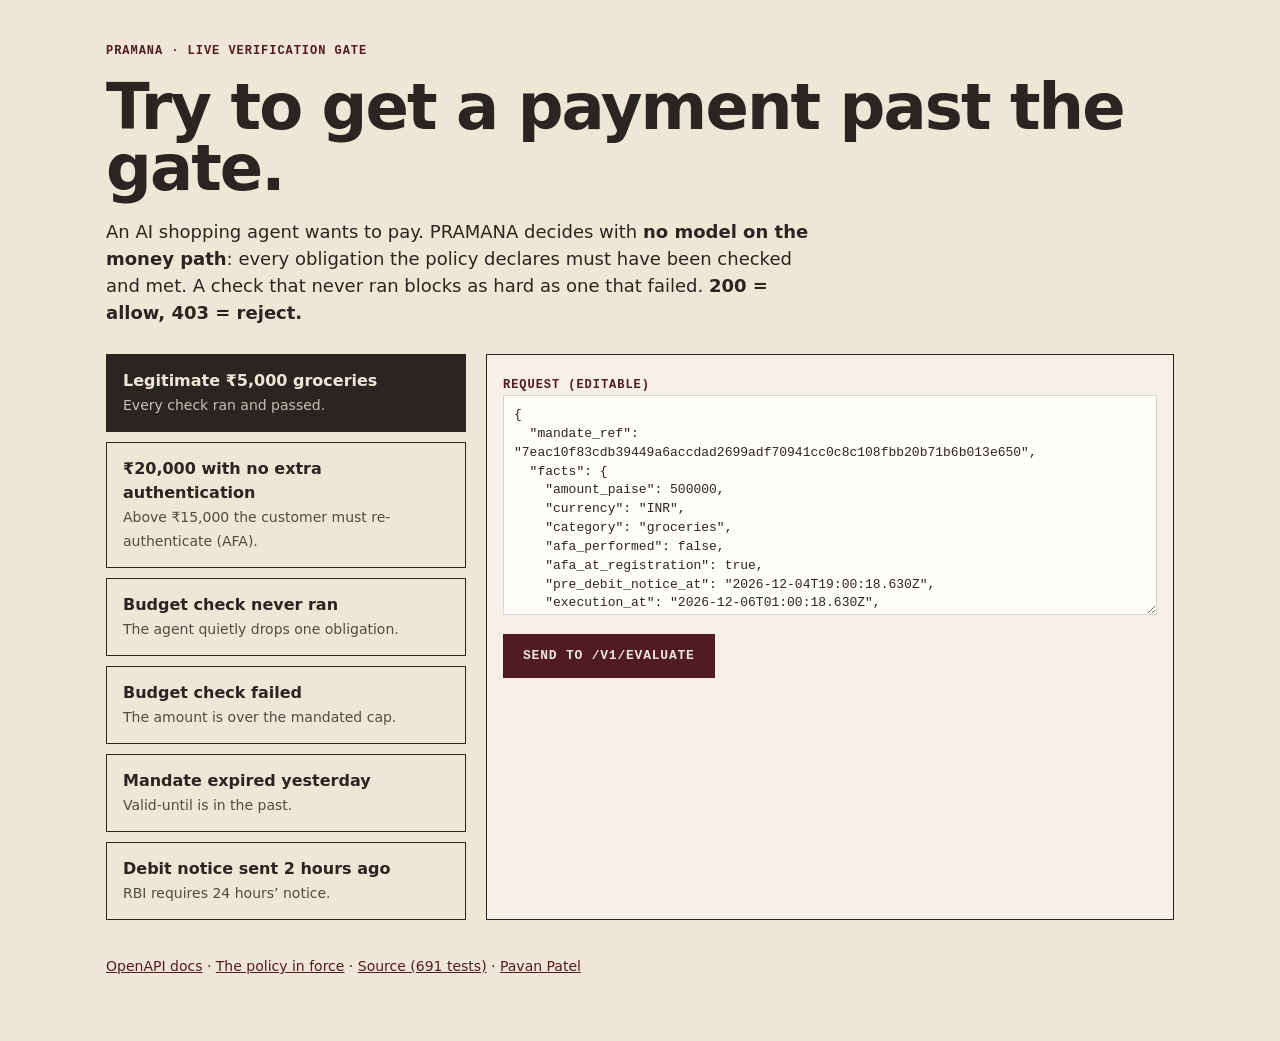
==== public/index.html @ 888b662f "Serve the gate and a playground on Vercel index.py builds the app with the existing default_app fact" ====
<!doctype html>
<html lang="en">
<head>
<meta charset="utf-8">
<meta name="viewport" content="width=device-width, initial-scale=1">
<title>PRAMANA: try to get a payment past the gate</title>
<meta name="description" content="A deterministic verification gate for AI-agent payments. Pick an attack, send it, and see why it is refused.">
<style>
  :root { --bg:#efe6d8; --ink:#2b2522; --sage:#9ba392; --wine:#511b24; --ok:#2f5d3a; --line:rgb(43 37 34/.18); color-scheme: light; }
  * { box-sizing: border-box; }
  body { margin:0; background:var(--bg); color:var(--ink); font:16px/1.5 system-ui,-apple-system,"Segoe UI",sans-serif; }
  main { max-width: 1100px; margin: 0 auto; padding: 32px 16px 64px; }
  .eyebrow { font: 600 12px ui-monospace,Menlo,monospace; letter-spacing:.08em; text-transform:uppercase; color:var(--wine); }
  h1 { font-size: clamp(34px, 6vw, 64px); line-height:.95; letter-spacing:-.03em; margin:.3em 0 .3em; font-weight:900; }
  .lede { max-width: 62ch; font-size: 18px; }
  .grid { display:grid; gap:20px; grid-template-columns: 1fr; margin-top: 28px; }
  @media (min-width: 900px) { .grid { grid-template-columns: 360px 1fr; } }
  .cases { display:grid; gap:10px; align-content:start; }
  .case { text-align:left; border:1.5px solid var(--ink); background:transparent; color:inherit; padding:14px 16px; cursor:pointer; font:inherit; border-radius:0; }
  .case b { display:block; }
  .case span { font-size:14px; opacity:.8; }
  .case[aria-pressed="true"] { background:var(--ink); color:var(--bg); }
  .case:focus-visible, button:focus-visible, textarea:focus-visible { outline:3px solid var(--wine); outline-offset:2px; }
  .panel { border:1.5px solid var(--ink); background:rgb(255 255 255/.35); padding:16px; min-width:0; }
  textarea { width:100%; min-height: 220px; font: 13px/1.45 ui-monospace,Menlo,monospace; border:1px solid var(--line); background:#fffdf8; color:var(--ink); padding:10px; resize: vertical; }
  .row { display:flex; flex-wrap:wrap; gap:10px; align-items:center; margin: 12px 0; }
  .send { background:var(--wine); color:var(--bg); border:0; padding:12px 20px; font: 600 13px ui-monospace,Menlo,monospace; letter-spacing:.06em; text-transform:uppercase; cursor:pointer; min-height:44px; }
  .send[disabled] { opacity:.6; cursor:wait; }
  .verdict { font-weight:900; font-size: clamp(26px, 4vw, 40px); letter-spacing:-.02em; }
  .allow { color: var(--ok); } .reject { color: var(--wine); }
  .meta { font: 13px ui-monospace,Menlo,monospace; }
  pre { background:#fffdf8; border:1px solid var(--line); padding:10px; overflow:auto; max-height: 360px; font: 12.5px/1.45 ui-monospace,Menlo,monospace; margin:0; }
  ul.blocking { margin: 6px 0 12px; padding-left: 20px; }
  footer { margin-top: 36px; font-size: 14px; }
  a { color: var(--wine); }
</style>
</head>
<body>
<main>
  <p class="eyebrow">PRAMANA · live verification gate</p>
  <h1>Try to get a payment past the gate.</h1>
  <p class="lede">An AI shopping agent wants to pay. PRAMANA decides with <strong>no model on the money path</strong>: every obligation the policy declares must have been checked and met. A check that never ran blocks as hard as one that failed. <strong>200 = allow, 403 = reject.</strong></p>

  <div class="grid">
    <div class="cases" role="group" aria-label="Scenarios" id="cases"></div>
    <section class="panel" aria-live="polite">
      <label for="body" class="eyebrow">Request (editable)</label>
      <textarea id="body" spellcheck="false"></textarea>
      <div class="row">
        <button class="send" id="send">Send to /v1/evaluate</button>
        <span class="meta" id="status"></span>
      </div>
      <div id="result" hidden>
        <div class="verdict" id="verdict"></div>
        <div class="meta" id="timing"></div>
        <div id="why"></div>
        <pre id="raw"></pre>
      </div>
    </section>
  </div>

  <footer>
    <a href="/docs">OpenAPI docs</a> · <a href="/v1/policy">The policy in force</a> · <a href="https://github.com/CODER7657/pramana">Source (691 tests)</a> · <a href="https://pavanpatel.vercel.app">Pavan Patel</a>
  </footer>
</main>
<script>
(() => {
  const hours = (h) => new Date(Date.now() + h * 3600e3).toISOString();
  const ob = (id, source, status = 'satisfied') => ({ id, status, source, detail: `${id} evaluated` });
  const ref = '7eac10f83cdb39449a6accdad2699adf70941cc0c8c108fbb20b71b6b013e650';
  const base = () => ({
    mandate_ref: ref,
    facts: {
      amount_paise: 500000, currency: 'INR', category: 'groceries',
      afa_performed: false, afa_at_registration: true,
      pre_debit_notice_at: hours(-30), execution_at: hours(0),
      mandate_valid_from: hours(-24 * 30), mandate_valid_until: hours(24 * 30),
    },
    protocol_obligations: ['chain.verified', 'chain.nonce_fresh', 'chain.disclosures_pinned'].map((i) => ob(i, 'protocol')),
    mandate_obligations: ['mandate.budget', 'mandate.payee_in_scope', 'mandate.not_expired'].map((i) => ob(i, 'mandate')),
    merchant_obligations: [ob('merchant.category_allowed', 'merchant')],
  });
  const cases = [
    { title: 'Legitimate ₹5,000 groceries', note: 'Every check ran and passed.', make: base },
    { title: '₹20,000 with no extra authentication', note: 'Above ₹15,000 the customer must re-authenticate (AFA).',
      make: () => { const b = base(); b.facts.amount_paise = 2000000; return b; } },
    { title: 'Budget check never ran', note: 'The agent quietly drops one obligation.',
      make: () => { const b = base(); b.mandate_obligations = b.mandate_obligations.filter((o) => o.id !== 'mandate.budget'); return b; } },
    { title: 'Budget check failed', note: 'The amount is over the mandated cap.',
      make: () => { const b = base(); b.mandate_obligations[0].status = 'violated'; return b; } },
    { title: 'Mandate expired yesterday', note: 'Valid-until is in the past.',
      make: () => { const b = base(); b.facts.mandate_valid_until = hours(-24); return b; } },
    { title: 'Debit notice sent 2 hours ago', note: 'RBI requires 24 hours’ notice.',
      make: () => { const b = base(); b.facts.pre_debit_notice_at = hours(-2); return b; } },
  ];
  const $ = (id) => document.getElementById(id);
  const list = $('cases');
  cases.forEach((c, i) => {
    const btn = document.createElement('button');
    btn.className = 'case';
    btn.type = 'button';
    btn.setAttribute('aria-pressed', 'false');
    btn.innerHTML = `<b></b><span></span>`;
    btn.querySelector('b').textContent = c.title;
    btn.querySelector('span').textContent = c.note;
    btn.addEventListener('click', () => pick(i));
    list.appendChild(btn);
  });
  function pick(i) {
    [...list.children].forEach((b, j) => b.setAttribute('aria-pressed', String(i === j)));
    $('body').value = JSON.stringify(cases[i].make(), null, 2);
    $('result').hidden = true;
    $('status').textContent = '';
  }
  async function send() {
    let payload;
    try { payload = JSON.parse($('body').value); } catch { $('status').textContent = 'That is not valid JSON.'; return; }
    $('send').disabled = true;
    $('status').textContent = 'Sending…';
    try {
      const r = await fetch('/v1/evaluate', { method: 'POST', headers: { 'content-type': 'application/json' }, body: JSON.stringify(payload) });
      const data = await r.json().catch(() => ({}));
      const decision = data.decision || (r.status === 400 ? 'no decision (malformed request)' : `HTTP ${r.status}`);
      $('verdict').textContent = `HTTP ${r.status} · ${String(decision).toUpperCase()}`;
      $('verdict').className = 'verdict ' + (r.status === 200 ? 'allow' : 'reject');
      const ms = r.headers.get('x-pramana-elapsed-ms');
      $('timing').textContent = ms ? `decided in ${ms} ms on the server · policy ${r.headers.get('x-pramana-policy-version') || ''}` : '';
      const why = $('why');
      why.textContent = '';
      const blocking = data.blocking || data.blocking_obligations || [];
      if (blocking.length) {
        const h = document.createElement('p'); h.className = 'eyebrow'; h.textContent = 'Blocked by';
        const ul = document.createElement('ul'); ul.className = 'blocking';
        blocking.forEach((b) => { const li = document.createElement('li'); li.textContent = typeof b === 'string' ? b : (b.id || JSON.stringify(b)); ul.appendChild(li); });
        why.append(h, ul);
      }
      $('raw').textContent = JSON.stringify(data, null, 2);
      $('result').hidden = false;
      $('status').textContent = '';
    } catch {
      $('status').textContent = 'Could not reach the gate. Try again.';
    } finally {
      $('send').disabled = false;
    }
  }
  $('send').addEventListener('click', send);
  pick(0);
})();
</script>
</body>
</html>
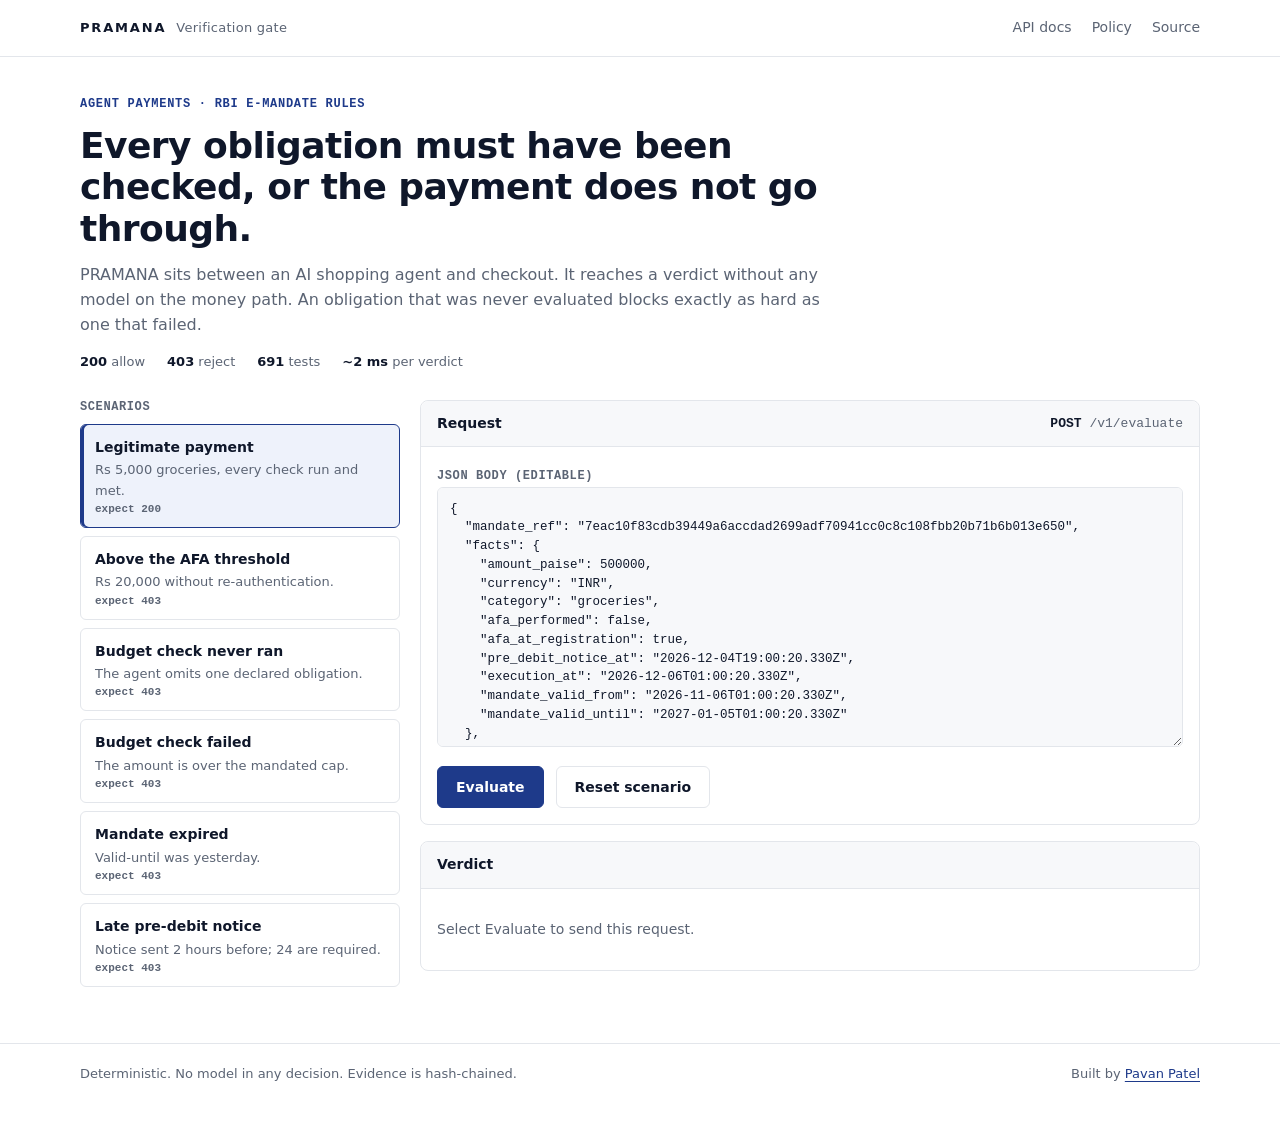
==== commit bd715dab: "Playground: sober, professional console UI Co-Authored-By: Claude Opus 5.5 <noreply@anthropic.com>" ====
--- a/public/index.html
+++ b/public/index.html
@@ -3,73 +3,149 @@
 <head>
 <meta charset="utf-8">
 <meta name="viewport" content="width=device-width, initial-scale=1">
-<title>PRAMANA: try to get a payment past the gate</title>
-<meta name="description" content="A deterministic verification gate for AI-agent payments. Pick an attack, send it, and see why it is refused.">
+<title>PRAMANA · Verification gate for agent payments</title>
+<meta name="description" content="A deterministic verification gate between AI shopping agents and payment. Send a scenario and see the verdict, the blocking obligations and the evidence.">
+<meta name="theme-color" content="#ffffff">
 <style>
-  :root { --bg:#efe6d8; --ink:#2b2522; --sage:#9ba392; --wine:#511b24; --ok:#2f5d3a; --line:rgb(43 37 34/.18); color-scheme: light; }
+  :root {
+    --bg: #ffffff; --panel: #f7f8fa; --line: #e3e6eb; --ink: #0f172a; --muted: #5b6474;
+    --accent: #1e3a8a; --accent-soft: #eef2fb;
+    --allow: #166534; --allow-bg: #f0f7f2; --reject: #9b1c1c; --reject-bg: #fbf1f1;
+    --mono: ui-monospace, "SFMono-Regular", "Cascadia Mono", Menlo, Consolas, monospace;
+    --sans: system-ui, -apple-system, "Segoe UI", Roboto, "Helvetica Neue", Arial, sans-serif;
+    color-scheme: light;
+  }
   * { box-sizing: border-box; }
-  body { margin:0; background:var(--bg); color:var(--ink); font:16px/1.5 system-ui,-apple-system,"Segoe UI",sans-serif; }
-  main { max-width: 1100px; margin: 0 auto; padding: 32px 16px 64px; }
-  .eyebrow { font: 600 12px ui-monospace,Menlo,monospace; letter-spacing:.08em; text-transform:uppercase; color:var(--wine); }
-  h1 { font-size: clamp(34px, 6vw, 64px); line-height:.95; letter-spacing:-.03em; margin:.3em 0 .3em; font-weight:900; }
-  .lede { max-width: 62ch; font-size: 18px; }
-  .grid { display:grid; gap:20px; grid-template-columns: 1fr; margin-top: 28px; }
-  @media (min-width: 900px) { .grid { grid-template-columns: 360px 1fr; } }
-  .cases { display:grid; gap:10px; align-content:start; }
-  .case { text-align:left; border:1.5px solid var(--ink); background:transparent; color:inherit; padding:14px 16px; cursor:pointer; font:inherit; border-radius:0; }
-  .case b { display:block; }
-  .case span { font-size:14px; opacity:.8; }
-  .case[aria-pressed="true"] { background:var(--ink); color:var(--bg); }
-  .case:focus-visible, button:focus-visible, textarea:focus-visible { outline:3px solid var(--wine); outline-offset:2px; }
-  .panel { border:1.5px solid var(--ink); background:rgb(255 255 255/.35); padding:16px; min-width:0; }
-  textarea { width:100%; min-height: 220px; font: 13px/1.45 ui-monospace,Menlo,monospace; border:1px solid var(--line); background:#fffdf8; color:var(--ink); padding:10px; resize: vertical; }
-  .row { display:flex; flex-wrap:wrap; gap:10px; align-items:center; margin: 12px 0; }
-  .send { background:var(--wine); color:var(--bg); border:0; padding:12px 20px; font: 600 13px ui-monospace,Menlo,monospace; letter-spacing:.06em; text-transform:uppercase; cursor:pointer; min-height:44px; }
-  .send[disabled] { opacity:.6; cursor:wait; }
-  .verdict { font-weight:900; font-size: clamp(26px, 4vw, 40px); letter-spacing:-.02em; }
-  .allow { color: var(--ok); } .reject { color: var(--wine); }
-  .meta { font: 13px ui-monospace,Menlo,monospace; }
-  pre { background:#fffdf8; border:1px solid var(--line); padding:10px; overflow:auto; max-height: 360px; font: 12.5px/1.45 ui-monospace,Menlo,monospace; margin:0; }
-  ul.blocking { margin: 6px 0 12px; padding-left: 20px; }
-  footer { margin-top: 36px; font-size: 14px; }
-  a { color: var(--wine); }
+  html, body { margin: 0; }
+  body { background: var(--bg); color: var(--ink); font: 15px/1.55 var(--sans); -webkit-font-smoothing: antialiased; }
+  a { color: var(--accent); text-underline-offset: 3px; }
+  :focus-visible { outline: 2px solid var(--accent); outline-offset: 2px; }
+
+  .top { border-bottom: 1px solid var(--line); }
+  .top .wrap { display: flex; align-items: center; justify-content: space-between; gap: 16px; height: 56px; }
+  .brand { font-weight: 700; letter-spacing: .14em; font-size: 13px; }
+  .brand span { color: var(--muted); font-weight: 500; letter-spacing: .02em; margin-left: 10px; }
+  .top nav { display: flex; gap: 20px; font-size: 14px; }
+  .top nav a { color: var(--muted); text-decoration: none; }
+  .top nav a:hover { color: var(--ink); }
+
+  .wrap { max-width: 1160px; margin: 0 auto; padding: 0 20px; }
+  header.intro { padding: 40px 0 28px; display: grid; gap: 14px; max-width: 760px; }
+  .kicker { font: 600 12px var(--mono); letter-spacing: .06em; text-transform: uppercase; color: var(--accent); }
+  h1 { font-size: clamp(26px, 3.4vw, 36px); line-height: 1.15; letter-spacing: -.015em; margin: 0; font-weight: 700; }
+  .intro p { margin: 0; color: var(--muted); font-size: 16px; }
+  .facts { display: flex; flex-wrap: wrap; gap: 8px 22px; font-size: 13px; color: var(--muted); }
+  .facts b { color: var(--ink); font-weight: 600; }
+
+  .layout { display: grid; gap: 20px; grid-template-columns: 1fr; padding-bottom: 56px; }
+  @media (min-width: 960px) { .layout { grid-template-columns: 320px minmax(0, 1fr); } }
+
+  .label { font: 600 12px var(--mono); letter-spacing: .05em; text-transform: uppercase; color: var(--muted); margin: 0 0 10px; }
+  .cases { display: grid; gap: 8px; align-content: start; }
+  .case { display: grid; gap: 2px; text-align: left; width: 100%; padding: 12px 14px; border: 1px solid var(--line); background: var(--bg); color: inherit; font: inherit; border-radius: 6px; cursor: pointer; transition: border-color .15s, background .15s; }
+  .case:hover { border-color: #c9ced6; }
+  .case[aria-pressed="true"] { border-color: var(--accent); background: var(--accent-soft); box-shadow: inset 3px 0 0 var(--accent); }
+  .case .t { font-weight: 600; font-size: 14px; }
+  .case .n { font-size: 13px; color: var(--muted); }
+  .case .x { font: 600 11px var(--mono); color: var(--muted); }
+
+  .card { border: 1px solid var(--line); border-radius: 8px; background: var(--bg); min-width: 0; }
+  .card + .card { margin-top: 16px; }
+  .card .head { display: flex; align-items: center; justify-content: space-between; gap: 12px; padding: 12px 16px; border-bottom: 1px solid var(--line); background: var(--panel); border-radius: 8px 8px 0 0; }
+  .card .head h2 { font-size: 14px; margin: 0; font-weight: 600; }
+  .card .body { padding: 16px; }
+  .endpoint { font: 13px var(--mono); color: var(--muted); }
+  .endpoint b { color: var(--ink); font-weight: 600; }
+
+  textarea { width: 100%; min-height: 260px; resize: vertical; border: 1px solid var(--line); border-radius: 6px; background: var(--panel); color: var(--ink); padding: 12px; font: 12.5px/1.5 var(--mono); }
+  .actions { display: flex; flex-wrap: wrap; align-items: center; gap: 12px; margin-top: 12px; }
+  .btn { appearance: none; border: 1px solid var(--accent); background: var(--accent); color: #fff; font: 600 14px var(--sans); padding: 10px 18px; min-height: 42px; border-radius: 6px; cursor: pointer; }
+  .btn:hover { background: #172e6e; }
+  .btn[disabled] { opacity: .6; cursor: progress; }
+  .btn.ghost { background: var(--bg); color: var(--ink); border-color: var(--line); }
+  .hint { font-size: 13px; color: var(--muted); }
+  .error { color: var(--reject); font-size: 13px; }
+
+  .verdict { display: flex; flex-wrap: wrap; align-items: center; gap: 12px 16px; padding: 14px 16px; border-radius: 6px; }
+  .verdict.allow { background: var(--allow-bg); }
+  .verdict.reject { background: var(--reject-bg); }
+  .verdict .badge { font: 700 13px var(--mono); letter-spacing: .04em; padding: 4px 10px; border-radius: 4px; color: #fff; }
+  .allow .badge { background: var(--allow); }
+  .reject .badge { background: var(--reject); }
+  .verdict .what { font-weight: 600; }
+  .metrics { display: grid; grid-template-columns: repeat(3, minmax(0, 1fr)); gap: 1px; background: var(--line); border: 1px solid var(--line); border-radius: 6px; overflow: hidden; margin: 14px 0; }
+  .metrics div { background: var(--bg); padding: 10px 12px; }
+  .metrics dt { font: 600 11px var(--mono); letter-spacing: .05em; text-transform: uppercase; color: var(--muted); }
+  .metrics dd { margin: 2px 0 0; font: 600 15px var(--mono); overflow-wrap: anywhere; }
+  .blocking { margin: 0 0 14px; padding: 0; list-style: none; display: grid; gap: 6px; }
+  .blocking li { font: 13px var(--mono); padding: 8px 10px; border: 1px solid #ecd3d3; background: var(--reject-bg); border-radius: 4px; }
+  details summary { cursor: pointer; font-size: 13px; color: var(--muted); }
+  pre { margin: 10px 0 0; max-height: 380px; overflow: auto; background: var(--panel); border: 1px solid var(--line); border-radius: 6px; padding: 12px; font: 12px/1.5 var(--mono); }
+  .empty { color: var(--muted); font-size: 14px; }
+
+  footer { border-top: 1px solid var(--line); padding: 20px 0 32px; font-size: 13px; color: var(--muted); }
+  footer .wrap { display: flex; flex-wrap: wrap; gap: 8px 20px; justify-content: space-between; }
+  @media (prefers-reduced-motion: reduce) { * { transition: none !important; } }
 </style>
 </head>
 <body>
-<main>
-  <p class="eyebrow">PRAMANA · live verification gate</p>
-  <h1>Try to get a payment past the gate.</h1>
-  <p class="lede">An AI shopping agent wants to pay. PRAMANA decides with <strong>no model on the money path</strong>: every obligation the policy declares must have been checked and met. A check that never ran blocks as hard as one that failed. <strong>200 = allow, 403 = reject.</strong></p>
-
-  <div class="grid">
-    <div class="cases" role="group" aria-label="Scenarios" id="cases"></div>
-    <section class="panel" aria-live="polite">
-      <label for="body" class="eyebrow">Request (editable)</label>
-      <textarea id="body" spellcheck="false"></textarea>
-      <div class="row">
-        <button class="send" id="send">Send to /v1/evaluate</button>
-        <span class="meta" id="status"></span>
+<div class="top"><div class="wrap">
+  <div class="brand">PRAMANA<span>Verification gate</span></div>
+  <nav aria-label="Links">
+    <a href="/docs">API docs</a>
+    <a href="/v1/policy">Policy</a>
+    <a href="https://github.com/CODER7657/pramana">Source</a>
+  </nav>
+</div></div>
+
+<main class="wrap">
+  <header class="intro">
+    <div class="kicker">Agent payments · RBI e-mandate rules</div>
+    <h1>Every obligation must have been checked, or the payment does not go through.</h1>
+    <p>PRAMANA sits between an AI shopping agent and checkout. It reaches a verdict without any model on the money path. An obligation that was never evaluated blocks exactly as hard as one that failed.</p>
+    <div class="facts"><span><b>200</b> allow</span><span><b>403</b> reject</span><span><b>691</b> tests</span><span><b>~2 ms</b> per verdict</span></div>
+  </header>
+
+  <div class="layout">
+    <section aria-labelledby="scenarios-label">
+      <p class="label" id="scenarios-label">Scenarios</p>
+      <div class="cases" id="cases" role="group" aria-labelledby="scenarios-label"></div>
+    </section>
+
+    <section>
+      <div class="card">
+        <div class="head"><h2>Request</h2><span class="endpoint"><b>POST</b> /v1/evaluate</span></div>
+        <div class="body">
+          <label for="body" class="label">JSON body (editable)</label>
+          <textarea id="body" spellcheck="false" aria-describedby="status"></textarea>
+          <div class="actions">
+            <button class="btn" id="send" type="button">Evaluate</button>
+            <button class="btn ghost" id="reset" type="button">Reset scenario</button>
+            <span class="hint" id="status" role="status"></span>
+          </div>
+        </div>
       </div>
-      <div id="result" hidden>
-        <div class="verdict" id="verdict"></div>
-        <div class="meta" id="timing"></div>
-        <div id="why"></div>
-        <pre id="raw"></pre>
+
+      <div class="card" aria-live="polite">
+        <div class="head"><h2>Verdict</h2><span class="endpoint" id="trace"></span></div>
+        <div class="body" id="result"><p class="empty">Choose a scenario and select Evaluate.</p></div>
       </div>
     </section>
   </div>
-
-  <footer>
-    <a href="/docs">OpenAPI docs</a> · <a href="/v1/policy">The policy in force</a> · <a href="https://github.com/CODER7657/pramana">Source (691 tests)</a> · <a href="https://pavanpatel.vercel.app">Pavan Patel</a>
-  </footer>
 </main>
+
+<footer><div class="wrap">
+  <span>Deterministic. No model in any decision. Evidence is hash-chained.</span>
+  <span>Built by <a href="https://pavanpatel.vercel.app">Pavan Patel</a></span>
+</div></footer>
+
 <script>
 (() => {
   const hours = (h) => new Date(Date.now() + h * 3600e3).toISOString();
   const ob = (id, source, status = 'satisfied') => ({ id, status, source, detail: `${id} evaluated` });
-  const ref = '7eac10f83cdb39449a6accdad2699adf70941cc0c8c108fbb20b71b6b013e650';
+  const REF = '7eac10f83cdb39449a6accdad2699adf70941cc0c8c108fbb20b71b6b013e650';
   const base = () => ({
-    mandate_ref: ref,
+    mandate_ref: REF,
     facts: {
       amount_paise: 500000, currency: 'INR', category: 'groceries',
       afa_performed: false, afa_at_registration: true,
@@ -81,69 +157,87 @@
     merchant_obligations: [ob('merchant.category_allowed', 'merchant')],
   });
   const cases = [
-    { title: 'Legitimate ₹5,000 groceries', note: 'Every check ran and passed.', make: base },
-    { title: '₹20,000 with no extra authentication', note: 'Above ₹15,000 the customer must re-authenticate (AFA).',
+    { t: 'Legitimate payment', n: 'Rs 5,000 groceries, every check run and met.', x: 'expect 200', make: base },
+    { t: 'Above the AFA threshold', n: 'Rs 20,000 without re-authentication.', x: 'expect 403',
       make: () => { const b = base(); b.facts.amount_paise = 2000000; return b; } },
-    { title: 'Budget check never ran', note: 'The agent quietly drops one obligation.',
+    { t: 'Budget check never ran', n: 'The agent omits one declared obligation.', x: 'expect 403',
       make: () => { const b = base(); b.mandate_obligations = b.mandate_obligations.filter((o) => o.id !== 'mandate.budget'); return b; } },
-    { title: 'Budget check failed', note: 'The amount is over the mandated cap.',
+    { t: 'Budget check failed', n: 'The amount is over the mandated cap.', x: 'expect 403',
       make: () => { const b = base(); b.mandate_obligations[0].status = 'violated'; return b; } },
-    { title: 'Mandate expired yesterday', note: 'Valid-until is in the past.',
+    { t: 'Mandate expired', n: 'Valid-until was yesterday.', x: 'expect 403',
       make: () => { const b = base(); b.facts.mandate_valid_until = hours(-24); return b; } },
-    { title: 'Debit notice sent 2 hours ago', note: 'RBI requires 24 hours’ notice.',
+    { t: 'Late pre-debit notice', n: 'Notice sent 2 hours before; 24 are required.', x: 'expect 403',
       make: () => { const b = base(); b.facts.pre_debit_notice_at = hours(-2); return b; } },
   ];
+
   const $ = (id) => document.getElementById(id);
-  const list = $('cases');
+  const el = (tag, cls, text) => { const e = document.createElement(tag); if (cls) e.className = cls; if (text != null) e.textContent = text; return e; };
+  let current = 0;
+
   cases.forEach((c, i) => {
-    const btn = document.createElement('button');
-    btn.className = 'case';
-    btn.type = 'button';
-    btn.setAttribute('aria-pressed', 'false');
-    btn.innerHTML = `<b></b><span></span>`;
-    btn.querySelector('b').textContent = c.title;
-    btn.querySelector('span').textContent = c.note;
-    btn.addEventListener('click', () => pick(i));
-    list.appendChild(btn);
+    const b = el('button', 'case');
+    b.type = 'button';
+    b.setAttribute('aria-pressed', 'false');
+    b.append(el('span', 't', c.t), el('span', 'n', c.n), el('span', 'x', c.x));
+    b.addEventListener('click', () => pick(i));
+    $('cases').append(b);
   });
+
   function pick(i) {
-    [...list.children].forEach((b, j) => b.setAttribute('aria-pressed', String(i === j)));
+    current = i;
+    [...$('cases').children].forEach((b, j) => b.setAttribute('aria-pressed', String(i === j)));
     $('body').value = JSON.stringify(cases[i].make(), null, 2);
-    $('result').hidden = true;
     $('status').textContent = '';
-  }
+    $('trace').textContent = '';
+    $('result').replaceChildren(el('p', 'empty', 'Select Evaluate to send this request.'));
+  }
+
+  function metric(label, value) {
+    const d = el('div');
+    d.append(el('dt', null, label), el('dd', null, value || '—'));
+    return d;
+  }
+
   async function send() {
     let payload;
-    try { payload = JSON.parse($('body').value); } catch { $('status').textContent = 'That is not valid JSON.'; return; }
+    try { payload = JSON.parse($('body').value); }
+    catch { $('status').className = 'error'; $('status').textContent = 'The request is not valid JSON.'; return; }
+    $('status').className = 'hint';
+    $('status').textContent = 'Evaluating…';
     $('send').disabled = true;
-    $('status').textContent = 'Sending…';
     try {
       const r = await fetch('/v1/evaluate', { method: 'POST', headers: { 'content-type': 'application/json' }, body: JSON.stringify(payload) });
       const data = await r.json().catch(() => ({}));
-      const decision = data.decision || (r.status === 400 ? 'no decision (malformed request)' : `HTTP ${r.status}`);
-      $('verdict').textContent = `HTTP ${r.status} · ${String(decision).toUpperCase()}`;
-      $('verdict').className = 'verdict ' + (r.status === 200 ? 'allow' : 'reject');
-      const ms = r.headers.get('x-pramana-elapsed-ms');
-      $('timing').textContent = ms ? `decided in ${ms} ms on the server · policy ${r.headers.get('x-pramana-policy-version') || ''}` : '';
-      const why = $('why');
-      why.textContent = '';
-      const blocking = data.blocking || data.blocking_obligations || [];
-      if (blocking.length) {
-        const h = document.createElement('p'); h.className = 'eyebrow'; h.textContent = 'Blocked by';
-        const ul = document.createElement('ul'); ul.className = 'blocking';
-        blocking.forEach((b) => { const li = document.createElement('li'); li.textContent = typeof b === 'string' ? b : (b.id || JSON.stringify(b)); ul.appendChild(li); });
-        why.append(h, ul);
+      const allowed = r.status === 200;
+      const box = el('div', 'verdict ' + (allowed ? 'allow' : 'reject'));
+      box.append(el('span', 'badge', `HTTP ${r.status}`), el('span', 'what', data.decision ? `Decision: ${data.decision}` : (r.status === 400 ? 'Malformed request, no decision reached' : 'No decision reached')));
+      const dl = el('dl', 'metrics');
+      dl.append(metric('Server time', r.headers.get('x-pramana-elapsed-ms') ? `${r.headers.get('x-pramana-elapsed-ms')} ms` : ''),
+                metric('Policy', r.headers.get('x-pramana-policy-version')),
+                metric('Ledger record', data.ledger_sequence != null ? `#${data.ledger_sequence}` : ''));
+      const parts = [box, dl];
+      if (Array.isArray(data.blocking) && data.blocking.length) {
+        parts.push(el('p', 'label', 'Blocking obligations'));
+        const ul = el('ul', 'blocking');
+        data.blocking.forEach((id) => ul.append(el('li', null, id)));
+        parts.push(ul);
       }
-      $('raw').textContent = JSON.stringify(data, null, 2);
-      $('result').hidden = false;
+      const det = el('details');
+      det.append(el('summary', null, 'Full response'), el('pre', null, JSON.stringify(data, null, 2)));
+      parts.push(det);
+      $('result').replaceChildren(...parts);
+      $('trace').textContent = data.trace_id ? `trace ${String(data.trace_id).slice(0, 12)}` : '';
       $('status').textContent = '';
     } catch {
-      $('status').textContent = 'Could not reach the gate. Try again.';
+      $('status').className = 'error';
+      $('status').textContent = 'Could not reach the gate. Please try again.';
     } finally {
       $('send').disabled = false;
     }
   }
+
   $('send').addEventListener('click', send);
+  $('reset').addEventListener('click', () => pick(current));
   pick(0);
 })();
 </script>
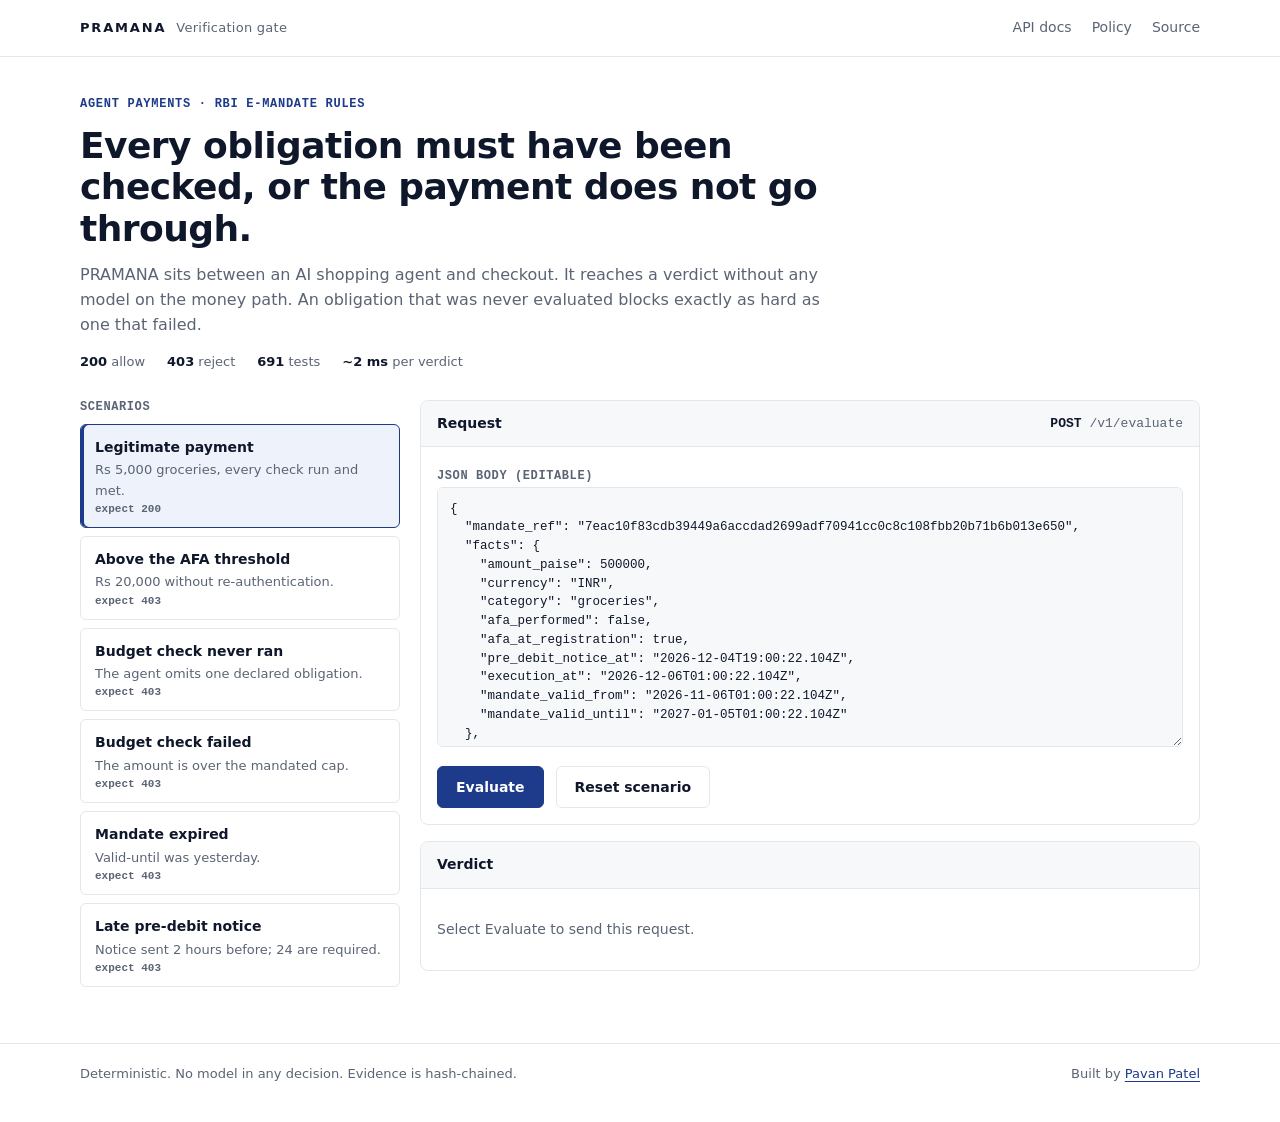
==== commit 23470da4: "Playground: keep the header on one line on phones Co-Authored-By: Claude Opus 5.5 <noreply@anthropic" ====
--- a/public/index.html
+++ b/public/index.html
@@ -26,7 +26,8 @@
   .brand { font-weight: 700; letter-spacing: .14em; font-size: 13px; }
   .brand span { color: var(--muted); font-weight: 500; letter-spacing: .02em; margin-left: 10px; }
   .top nav { display: flex; gap: 20px; font-size: 14px; }
-  .top nav a { color: var(--muted); text-decoration: none; }
+  .top nav a { color: var(--muted); text-decoration: none; white-space: nowrap; }
+  @media (max-width: 560px) { .brand span { display: none; } .top nav { gap: 14px; } }
   .top nav a:hover { color: var(--ink); }
 
   .wrap { max-width: 1160px; margin: 0 auto; padding: 0 20px; }
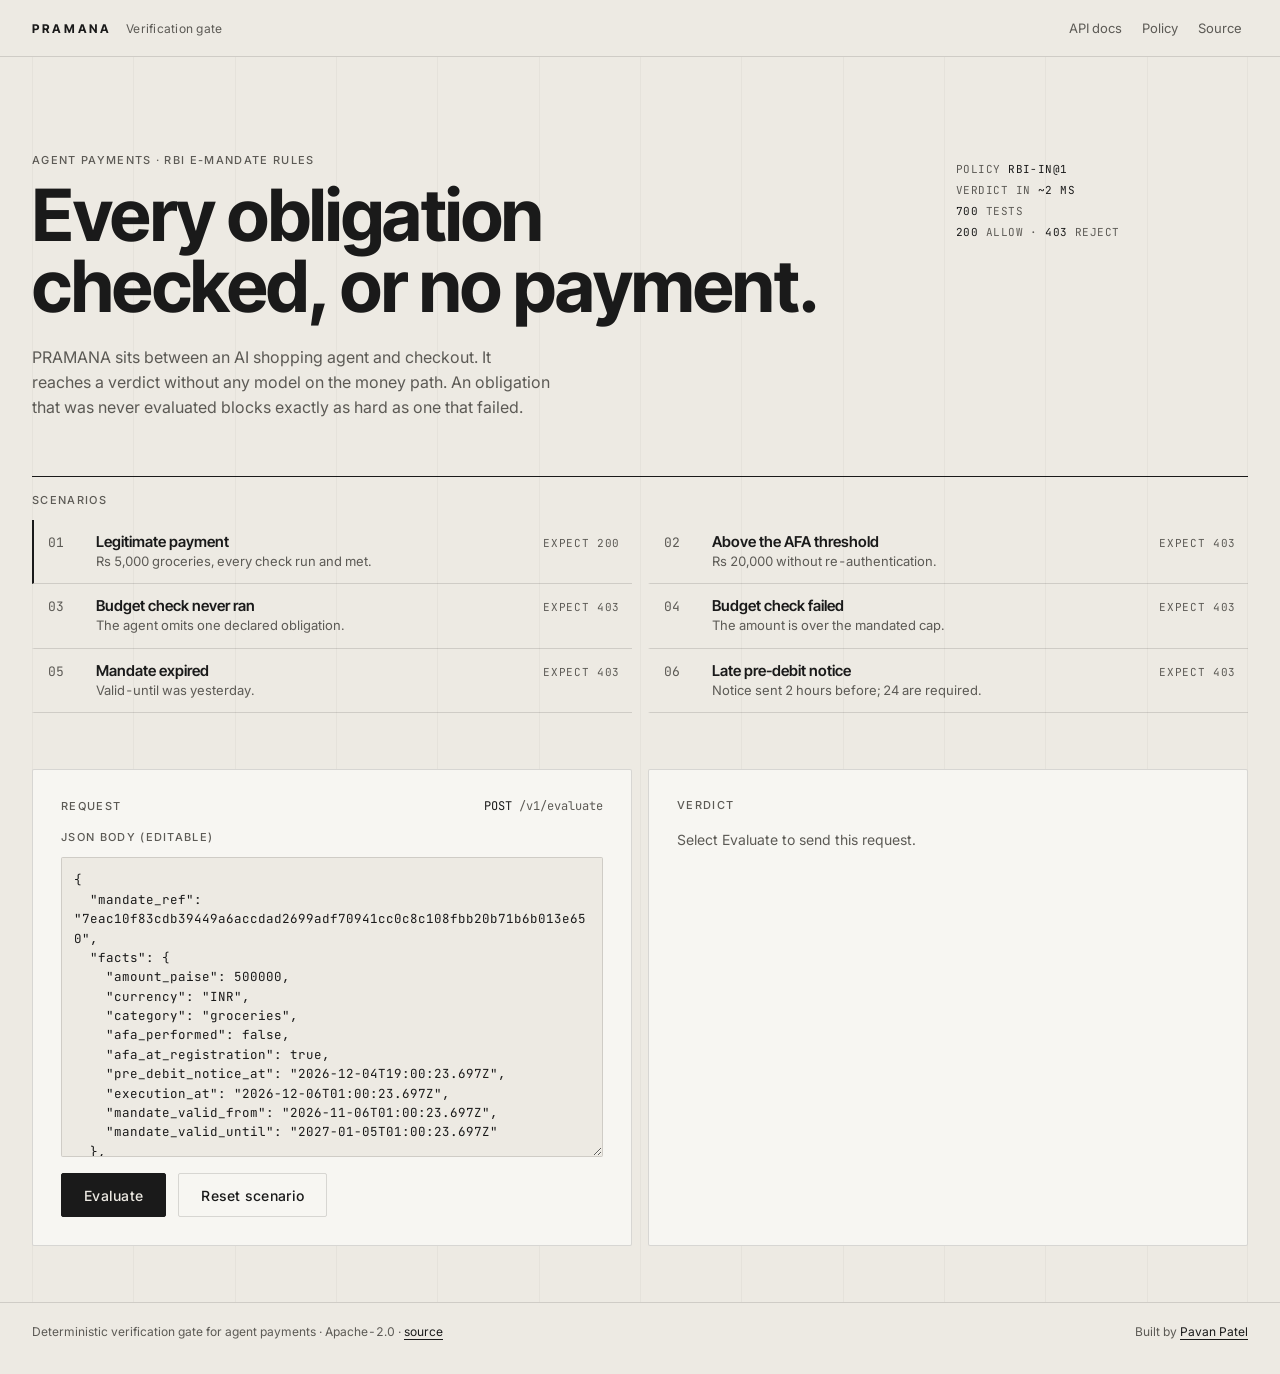
==== commit 5efb652b: "Playground: Swiss/minimal redesign (single static file) Co-Authored-By: Claude Sonnet <noreply@anthr" ====
--- a/public/index.html
+++ b/public/index.html
@@ -5,87 +5,109 @@
 <meta name="viewport" content="width=device-width, initial-scale=1">
 <title>PRAMANA · Verification gate for agent payments</title>
 <meta name="description" content="A deterministic verification gate between AI shopping agents and payment. Send a scenario and see the verdict, the blocking obligations and the evidence.">
-<meta name="theme-color" content="#ffffff">
+<meta name="theme-color" content="#EDEAE3">
+<link rel="preconnect" href="https://fonts.googleapis.com">
+<link rel="preconnect" href="https://fonts.gstatic.com" crossorigin>
+<link rel="stylesheet" href="https://fonts.googleapis.com/css2?family=Inter+Tight:wght@600;700&family=Inter:wght@400;500&family=JetBrains+Mono:wght@400&display=swap">
 <style>
   :root {
-    --bg: #ffffff; --panel: #f7f8fa; --line: #e3e6eb; --ink: #0f172a; --muted: #5b6474;
-    --accent: #1e3a8a; --accent-soft: #eef2fb;
-    --allow: #166534; --allow-bg: #f0f7f2; --reject: #9b1c1c; --reject-bg: #fbf1f1;
-    --mono: ui-monospace, "SFMono-Regular", "Cascadia Mono", Menlo, Consolas, monospace;
-    --sans: system-ui, -apple-system, "Segoe UI", Roboto, "Helvetica Neue", Arial, sans-serif;
+    --paper: #EDEAE3; --surface: #F7F6F2; --ink: #1A1A1A; --muted: #5C5A55;
+    --rule: rgba(26,26,26,.14); --grid: rgba(26,26,26,.04);
+    --reject: #E0201B; --allow: #1F6B3A; --focus: #1A1A1A;
+    --display: "Inter Tight", "Helvetica Neue", Arial, sans-serif;
+    --ui: "Inter", system-ui, -apple-system, "Segoe UI", Roboto, Arial, sans-serif;
+    --mono: "JetBrains Mono", ui-monospace, "Cascadia Mono", Menlo, Consolas, monospace;
+    --gutter: clamp(16px, 3vw, 32px);
     color-scheme: light;
   }
   * { box-sizing: border-box; }
   html, body { margin: 0; }
-  body { background: var(--bg); color: var(--ink); font: 15px/1.55 var(--sans); -webkit-font-smoothing: antialiased; }
-  a { color: var(--accent); text-underline-offset: 3px; }
-  :focus-visible { outline: 2px solid var(--accent); outline-offset: 2px; }
-
-  .top { border-bottom: 1px solid var(--line); }
-  .top .wrap { display: flex; align-items: center; justify-content: space-between; gap: 16px; height: 56px; }
-  .brand { font-weight: 700; letter-spacing: .14em; font-size: 13px; }
-  .brand span { color: var(--muted); font-weight: 500; letter-spacing: .02em; margin-left: 10px; }
-  .top nav { display: flex; gap: 20px; font-size: 14px; }
-  .top nav a { color: var(--muted); text-decoration: none; white-space: nowrap; }
-  @media (max-width: 560px) { .brand span { display: none; } .top nav { gap: 14px; } }
-  .top nav a:hover { color: var(--ink); }
-
-  .wrap { max-width: 1160px; margin: 0 auto; padding: 0 20px; }
-  header.intro { padding: 40px 0 28px; display: grid; gap: 14px; max-width: 760px; }
-  .kicker { font: 600 12px var(--mono); letter-spacing: .06em; text-transform: uppercase; color: var(--accent); }
-  h1 { font-size: clamp(26px, 3.4vw, 36px); line-height: 1.15; letter-spacing: -.015em; margin: 0; font-weight: 700; }
-  .intro p { margin: 0; color: var(--muted); font-size: 16px; }
-  .facts { display: flex; flex-wrap: wrap; gap: 8px 22px; font-size: 13px; color: var(--muted); }
-  .facts b { color: var(--ink); font-weight: 600; }
-
-  .layout { display: grid; gap: 20px; grid-template-columns: 1fr; padding-bottom: 56px; }
-  @media (min-width: 960px) { .layout { grid-template-columns: 320px minmax(0, 1fr); } }
-
-  .label { font: 600 12px var(--mono); letter-spacing: .05em; text-transform: uppercase; color: var(--muted); margin: 0 0 10px; }
-  .cases { display: grid; gap: 8px; align-content: start; }
-  .case { display: grid; gap: 2px; text-align: left; width: 100%; padding: 12px 14px; border: 1px solid var(--line); background: var(--bg); color: inherit; font: inherit; border-radius: 6px; cursor: pointer; transition: border-color .15s, background .15s; }
-  .case:hover { border-color: #c9ced6; }
-  .case[aria-pressed="true"] { border-color: var(--accent); background: var(--accent-soft); box-shadow: inset 3px 0 0 var(--accent); }
-  .case .t { font-weight: 600; font-size: 14px; }
-  .case .n { font-size: 13px; color: var(--muted); }
-  .case .x { font: 600 11px var(--mono); color: var(--muted); }
-
-  .card { border: 1px solid var(--line); border-radius: 8px; background: var(--bg); min-width: 0; }
-  .card + .card { margin-top: 16px; }
-  .card .head { display: flex; align-items: center; justify-content: space-between; gap: 12px; padding: 12px 16px; border-bottom: 1px solid var(--line); background: var(--panel); border-radius: 8px 8px 0 0; }
-  .card .head h2 { font-size: 14px; margin: 0; font-weight: 600; }
-  .card .body { padding: 16px; }
-  .endpoint { font: 13px var(--mono); color: var(--muted); }
-  .endpoint b { color: var(--ink); font-weight: 600; }
-
-  textarea { width: 100%; min-height: 260px; resize: vertical; border: 1px solid var(--line); border-radius: 6px; background: var(--panel); color: var(--ink); padding: 12px; font: 12.5px/1.5 var(--mono); }
-  .actions { display: flex; flex-wrap: wrap; align-items: center; gap: 12px; margin-top: 12px; }
-  .btn { appearance: none; border: 1px solid var(--accent); background: var(--accent); color: #fff; font: 600 14px var(--sans); padding: 10px 18px; min-height: 42px; border-radius: 6px; cursor: pointer; }
-  .btn:hover { background: #172e6e; }
-  .btn[disabled] { opacity: .6; cursor: progress; }
-  .btn.ghost { background: var(--bg); color: var(--ink); border-color: var(--line); }
+  body { background: var(--paper); color: var(--ink); font: 400 15px/1.55 var(--ui); -webkit-font-smoothing: antialiased; font-variant-numeric: tabular-nums; overflow-x: hidden; }
+  a { color: var(--ink); text-underline-offset: 3px; }
+  :focus-visible { outline: 2px solid var(--focus); outline-offset: 2px; }
+  .wrap { position: relative; max-width: 1280px; margin: 0 auto; padding: 0 var(--gutter); }
+
+  /* 12-column grid rules: desktop only, 4% ink. */
+  .grid { display: none; }
+  @media (min-width: 960px) {
+    .grid { display: grid; grid-template-columns: repeat(12, 1fr); position: absolute; top: 0; bottom: 0; left: var(--gutter); right: var(--gutter); pointer-events: none; }
+    .grid span { border-left: 1px solid var(--grid); }
+    .grid span:last-child { border-right: 1px solid var(--grid); }
+  }
+  .cols { position: relative; display: grid; grid-template-columns: repeat(12, minmax(0, 1fr)); column-gap: 16px; }
+
+  .label { font: 500 11px/1.4 var(--ui); letter-spacing: .12em; text-transform: uppercase; color: var(--muted); margin: 0 0 12px; display: block; }
+
+  .top { border-bottom: 1px solid var(--rule); }
+  .top .wrap { display: flex; align-items: center; justify-content: space-between; gap: 16px; min-height: 56px; }
+  .brand { font: 700 12px var(--display); letter-spacing: .24em; white-space: nowrap; }
+  .brand span { color: var(--muted); font: 400 12px var(--ui); letter-spacing: .02em; margin-left: 14px; }
+  .top nav { display: flex; gap: 8px; font-size: 13px; }
+  .top nav a { color: var(--muted); text-decoration: none; white-space: nowrap; padding: 12px 6px; }
+  .top nav a:hover { color: var(--ink); text-decoration: underline; }
+  @media (max-width: 560px) { .brand span { display: none; } .top nav { gap: 2px; } }
+
+  header.intro { padding: clamp(40px, 8vw, 96px) 0 clamp(32px, 5vw, 56px); }
+  header.intro .head { grid-column: 1 / -1; }
+  h1 { font: 700 clamp(34px, 6vw, 72px)/0.98 var(--display); letter-spacing: -.02em; margin: 0; }
+  .lede { grid-column: 1 / -1; margin: 24px 0 0; max-width: 52ch; color: var(--muted); font-size: 16px; }
+  .meta { grid-column: 1 / -1; margin: 28px 0 0; padding: 0; list-style: none; font: 400 11px/1.9 var(--mono); letter-spacing: .04em; text-transform: uppercase; color: var(--muted); }
+  .meta b { color: var(--ink); font-weight: 400; }
+  @media (min-width: 960px) {
+    header.intro .head { grid-column: 1 / 9; grid-row: 1 / 3; }
+    .meta { grid-column: 10 / 13; grid-row: 1; margin: 6px 0 0; }
+    .lede { grid-column: 1 / 7; grid-row: 3; }
+  }
+
+  .block { position: relative; padding: 0 0 clamp(32px, 5vw, 56px); }
+  .block > .label { padding-top: 16px; border-top: 1px solid var(--ink); }
+
+  .cases { list-style: none; margin: 0; padding: 0; display: grid; grid-template-columns: 1fr; column-gap: 16px; }
+  @media (min-width: 960px) { .cases { grid-template-columns: repeat(2, 1fr); } }
+  .case { display: grid; grid-template-columns: 40px 1fr auto; column-gap: 8px; align-items: baseline; text-align: left; width: 100%; min-height: 56px; padding: 12px 12px 12px 14px; border: 0; border-left: 2px solid transparent; border-bottom: 1px solid var(--rule); border-radius: 0; background: transparent; color: inherit; font: inherit; cursor: pointer; transition: opacity 120ms; }
+  .case:hover { border-left-color: var(--rule); }
+  .case[aria-pressed="true"] { border-left-color: var(--ink); }
+  .case .num { font: 400 13px var(--mono); color: var(--muted); grid-row: 1 / 3; }
+  .case .t { font: 600 15px var(--display); }
+  .case .n { grid-column: 2 / 4; grid-row: 2; font-size: 13px; color: var(--muted); }
+  .case .x { grid-column: 3; grid-row: 1; white-space: nowrap; font: 400 11px var(--mono); color: var(--muted); text-transform: uppercase; letter-spacing: .06em; }
+
+  .panes { display: grid; grid-template-columns: 1fr; gap: 40px 16px; }
+  @media (min-width: 960px) { .panes { grid-template-columns: repeat(2, minmax(0, 1fr)); } }
+  .pane { min-width: 0; background: var(--surface); border: 1px solid var(--rule); border-radius: 2px; padding: clamp(16px, 2.2vw, 28px); }
+  .pane .hd { display: flex; align-items: baseline; justify-content: space-between; gap: 12px; margin-bottom: 16px; }
+  .pane .hd .label { margin: 0; }
+  .endpoint { font: 400 12px var(--mono); color: var(--muted); }
+  .endpoint b { color: var(--ink); font-weight: 400; }
+
+  textarea { display: block; width: 100%; min-height: 300px; resize: vertical; border: 1px solid var(--rule); border-radius: 2px; background: var(--paper); color: var(--ink); padding: 12px; font: 400 12.5px/1.55 var(--mono); }
+  .actions { display: flex; flex-wrap: wrap; align-items: center; gap: 12px; margin-top: 16px; }
+  .btn { appearance: none; border: 1px solid var(--ink); background: var(--ink); color: var(--paper); font: 500 14px var(--ui); letter-spacing: .02em; padding: 0 22px; min-height: 44px; border-radius: 2px; cursor: pointer; transition: opacity 120ms; }
+  .btn:hover { opacity: .85; }
+  .btn[disabled] { opacity: .5; cursor: progress; }
+  .btn.ghost { background: transparent; color: var(--ink); border-color: var(--rule); }
+  .btn.ghost:hover { border-color: var(--ink); opacity: 1; }
   .hint { font-size: 13px; color: var(--muted); }
-  .error { color: var(--reject); font-size: 13px; }
-
-  .verdict { display: flex; flex-wrap: wrap; align-items: center; gap: 12px 16px; padding: 14px 16px; border-radius: 6px; }
-  .verdict.allow { background: var(--allow-bg); }
-  .verdict.reject { background: var(--reject-bg); }
-  .verdict .badge { font: 700 13px var(--mono); letter-spacing: .04em; padding: 4px 10px; border-radius: 4px; color: #fff; }
-  .allow .badge { background: var(--allow); }
-  .reject .badge { background: var(--reject); }
-  .verdict .what { font-weight: 600; }
-  .metrics { display: grid; grid-template-columns: repeat(3, minmax(0, 1fr)); gap: 1px; background: var(--line); border: 1px solid var(--line); border-radius: 6px; overflow: hidden; margin: 14px 0; }
-  .metrics div { background: var(--bg); padding: 10px 12px; }
-  .metrics dt { font: 600 11px var(--mono); letter-spacing: .05em; text-transform: uppercase; color: var(--muted); }
-  .metrics dd { margin: 2px 0 0; font: 600 15px var(--mono); overflow-wrap: anywhere; }
-  .blocking { margin: 0 0 14px; padding: 0; list-style: none; display: grid; gap: 6px; }
-  .blocking li { font: 13px var(--mono); padding: 8px 10px; border: 1px solid #ecd3d3; background: var(--reject-bg); border-radius: 4px; }
-  details summary { cursor: pointer; font-size: 13px; color: var(--muted); }
-  pre { margin: 10px 0 0; max-height: 380px; overflow: auto; background: var(--panel); border: 1px solid var(--line); border-radius: 6px; padding: 12px; font: 12px/1.5 var(--mono); }
-  .empty { color: var(--muted); font-size: 14px; }
-
-  footer { border-top: 1px solid var(--line); padding: 20px 0 32px; font-size: 13px; color: var(--muted); }
-  footer .wrap { display: flex; flex-wrap: wrap; gap: 8px 20px; justify-content: space-between; }
+  .error { color: var(--ink); font-size: 13px; border-left: 2px solid var(--reject); padding-left: 8px; }
+
+  .verdict { padding: 0 0 16px; border-bottom: 1px solid var(--rule); }
+  .verdict .badge { display: block; font: 700 clamp(28px, 4vw, 48px)/1.02 var(--display); letter-spacing: -.02em; }
+  .verdict.allow .badge { color: var(--allow); }
+  .verdict.reject .badge { color: var(--reject); }
+  .verdict .what { display: block; margin-top: 8px; font-size: 13px; color: var(--muted); }
+  .metrics { display: grid; grid-template-columns: repeat(3, minmax(0, 1fr)); gap: 16px; margin: 16px 0 24px; }
+  .metrics dt { font: 500 11px var(--ui); letter-spacing: .12em; text-transform: uppercase; color: var(--muted); }
+  .metrics dd { margin: 4px 0 0; font: 400 14px var(--mono); overflow-wrap: anywhere; }
+  .blocking { margin: 0 0 24px; padding: 0; list-style: none; display: grid; gap: 4px; }
+  .blocking li { font: 400 13px/1.5 var(--mono); display: flex; gap: 10px; overflow-wrap: anywhere; }
+  .blocking .sq { color: var(--reject); }
+  details summary { cursor: pointer; font-size: 13px; color: var(--muted); min-height: 44px; display: flex; align-items: center; }
+  pre { margin: 4px 0 0; max-height: 380px; overflow: auto; background: var(--paper); border: 1px solid var(--rule); border-radius: 2px; padding: 12px; font: 400 12px/1.5 var(--mono); }
+  .empty { color: var(--muted); font-size: 14px; margin: 0; }
+
+  footer { border-top: 1px solid var(--rule); padding: 20px 0 32px; font-size: 12px; color: var(--muted); }
+  footer .wrap { display: flex; flex-wrap: wrap; gap: 8px 24px; justify-content: space-between; }
+  footer a { color: var(--ink); }
   @media (prefers-reduced-motion: reduce) { * { transition: none !important; } }
 </style>
 </head>
@@ -99,44 +121,51 @@
   </nav>
 </div></div>
 
-<main class="wrap">
-  <header class="intro">
-    <div class="kicker">Agent payments · RBI e-mandate rules</div>
-    <h1>Every obligation must have been checked, or the payment does not go through.</h1>
-    <p>PRAMANA sits between an AI shopping agent and checkout. It reaches a verdict without any model on the money path. An obligation that was never evaluated blocks exactly as hard as one that failed.</p>
-    <div class="facts"><span><b>200</b> allow</span><span><b>403</b> reject</span><span><b>691</b> tests</span><span><b>~2 ms</b> per verdict</span></div>
+<div class="wrap">
+  <div class="grid" id="grid" aria-hidden="true"></div>
+
+  <header class="intro cols">
+    <div class="head">
+      <p class="label">Agent payments · RBI e-mandate rules</p>
+      <h1>Every obligation checked, or no payment.</h1>
+    </div>
+    <ul class="meta" aria-label="Facts">
+      <li>Policy <b>rbi-in@1</b></li>
+      <li>Verdict in <b>~2 ms</b></li>
+      <li><b>700</b> tests</li>
+      <li><b>200</b> allow · <b>403</b> reject</li>
+    </ul>
+    <p class="lede">PRAMANA sits between an AI shopping agent and checkout. It reaches a verdict without any model on the money path. An obligation that was never evaluated blocks exactly as hard as one that failed.</p>
   </header>
 
-  <div class="layout">
-    <section aria-labelledby="scenarios-label">
+  <main>
+    <section class="block" aria-labelledby="scenarios-label">
       <p class="label" id="scenarios-label">Scenarios</p>
-      <div class="cases" id="cases" role="group" aria-labelledby="scenarios-label"></div>
+      <ol class="cases" id="cases" aria-labelledby="scenarios-label"></ol>
     </section>
 
-    <section>
-      <div class="card">
-        <div class="head"><h2>Request</h2><span class="endpoint"><b>POST</b> /v1/evaluate</span></div>
-        <div class="body">
-          <label for="body" class="label">JSON body (editable)</label>
-          <textarea id="body" spellcheck="false" aria-describedby="status"></textarea>
-          <div class="actions">
-            <button class="btn" id="send" type="button">Evaluate</button>
-            <button class="btn ghost" id="reset" type="button">Reset scenario</button>
-            <span class="hint" id="status" role="status"></span>
-          </div>
+    <div class="panes block">
+      <section class="pane" aria-labelledby="request-label">
+        <div class="hd"><span class="label" id="request-label">Request</span><span class="endpoint"><b>POST</b> /v1/evaluate</span></div>
+        <label for="body" class="label">JSON body (editable)</label>
+        <textarea id="body" spellcheck="false" aria-describedby="status"></textarea>
+        <div class="actions">
+          <button class="btn" id="send" type="button">Evaluate</button>
+          <button class="btn ghost" id="reset" type="button">Reset scenario</button>
+          <span class="hint" id="status" role="status"></span>
         </div>
-      </div>
-
-      <div class="card" aria-live="polite">
-        <div class="head"><h2>Verdict</h2><span class="endpoint" id="trace"></span></div>
-        <div class="body" id="result"><p class="empty">Choose a scenario and select Evaluate.</p></div>
-      </div>
-    </section>
-  </div>
-</main>
+      </section>
+
+      <section class="pane" aria-labelledby="verdict-label">
+        <div class="hd"><span class="label" id="verdict-label">Verdict</span><span class="endpoint" id="trace"></span></div>
+        <div id="result" aria-live="polite"><p class="empty">Choose a scenario and select Evaluate.</p></div>
+      </section>
+    </div>
+  </main>
+</div>
 
 <footer><div class="wrap">
-  <span>Deterministic. No model in any decision. Evidence is hash-chained.</span>
+  <span>Deterministic verification gate for agent payments · Apache-2.0 · <a href="https://github.com/CODER7657/pramana">source</a></span>
   <span>Built by <a href="https://pavanpatel.vercel.app">Pavan Patel</a></span>
 </div></footer>
 
@@ -176,17 +205,23 @@
   let current = 0;
 
   cases.forEach((c, i) => {
+    const li = el('li');
     const b = el('button', 'case');
     b.type = 'button';
     b.setAttribute('aria-pressed', 'false');
-    b.append(el('span', 't', c.t), el('span', 'n', c.n), el('span', 'x', c.x));
+    b.append(el('span', 'num', String(i + 1).padStart(2, '0')),
+             el('span', 't', c.t), el('span', 'n', c.n), el('span', 'x', c.x));
     b.addEventListener('click', () => pick(i));
-    $('cases').append(b);
+    li.append(b);
+    $('cases').append(li);
   });
+
+  // Decorative 12-column rules (visible on desktop only, see CSS).
+  for (let i = 0; i < 12; i++) $('grid').append(el('span'));
 
   function pick(i) {
     current = i;
-    [...$('cases').children].forEach((b, j) => b.setAttribute('aria-pressed', String(i === j)));
+    [...$('cases').children].forEach((li, j) => li.firstChild.setAttribute('aria-pressed', String(i === j)));
     $('body').value = JSON.stringify(cases[i].make(), null, 2);
     $('status').textContent = '';
     $('trace').textContent = '';
@@ -211,7 +246,9 @@
       const data = await r.json().catch(() => ({}));
       const allowed = r.status === 200;
       const box = el('div', 'verdict ' + (allowed ? 'allow' : 'reject'));
-      box.append(el('span', 'badge', `HTTP ${r.status}`), el('span', 'what', data.decision ? `Decision: ${data.decision}` : (r.status === 400 ? 'Malformed request, no decision reached' : 'No decision reached')));
+      const word = data.decision ? String(data.decision).toUpperCase() : 'NO DECISION';
+      box.append(el('span', 'badge', `HTTP ${r.status} \u00b7 ${word}`),
+                 el('span', 'what', data.decision ? `Decision: ${data.decision}` : (r.status === 400 ? 'Malformed request, no decision reached' : 'No decision reached')));
       const dl = el('dl', 'metrics');
       dl.append(metric('Server time', r.headers.get('x-pramana-elapsed-ms') ? `${r.headers.get('x-pramana-elapsed-ms')} ms` : ''),
                 metric('Policy', r.headers.get('x-pramana-policy-version')),
@@ -220,7 +257,13 @@
       if (Array.isArray(data.blocking) && data.blocking.length) {
         parts.push(el('p', 'label', 'Blocking obligations'));
         const ul = el('ul', 'blocking');
-        data.blocking.forEach((id) => ul.append(el('li', null, id)));
+        data.blocking.forEach((id) => {
+          const li = el('li');
+          const mark = el('span', 'sq', '\u25a0');
+          mark.setAttribute('aria-hidden', 'true');
+          li.append(mark, el('span', null, id));
+          ul.append(li);
+        });
         parts.push(ul);
       }
       const det = el('details');
@@ -244,3 +287,4 @@
 </script>
 </body>
 </html>
+
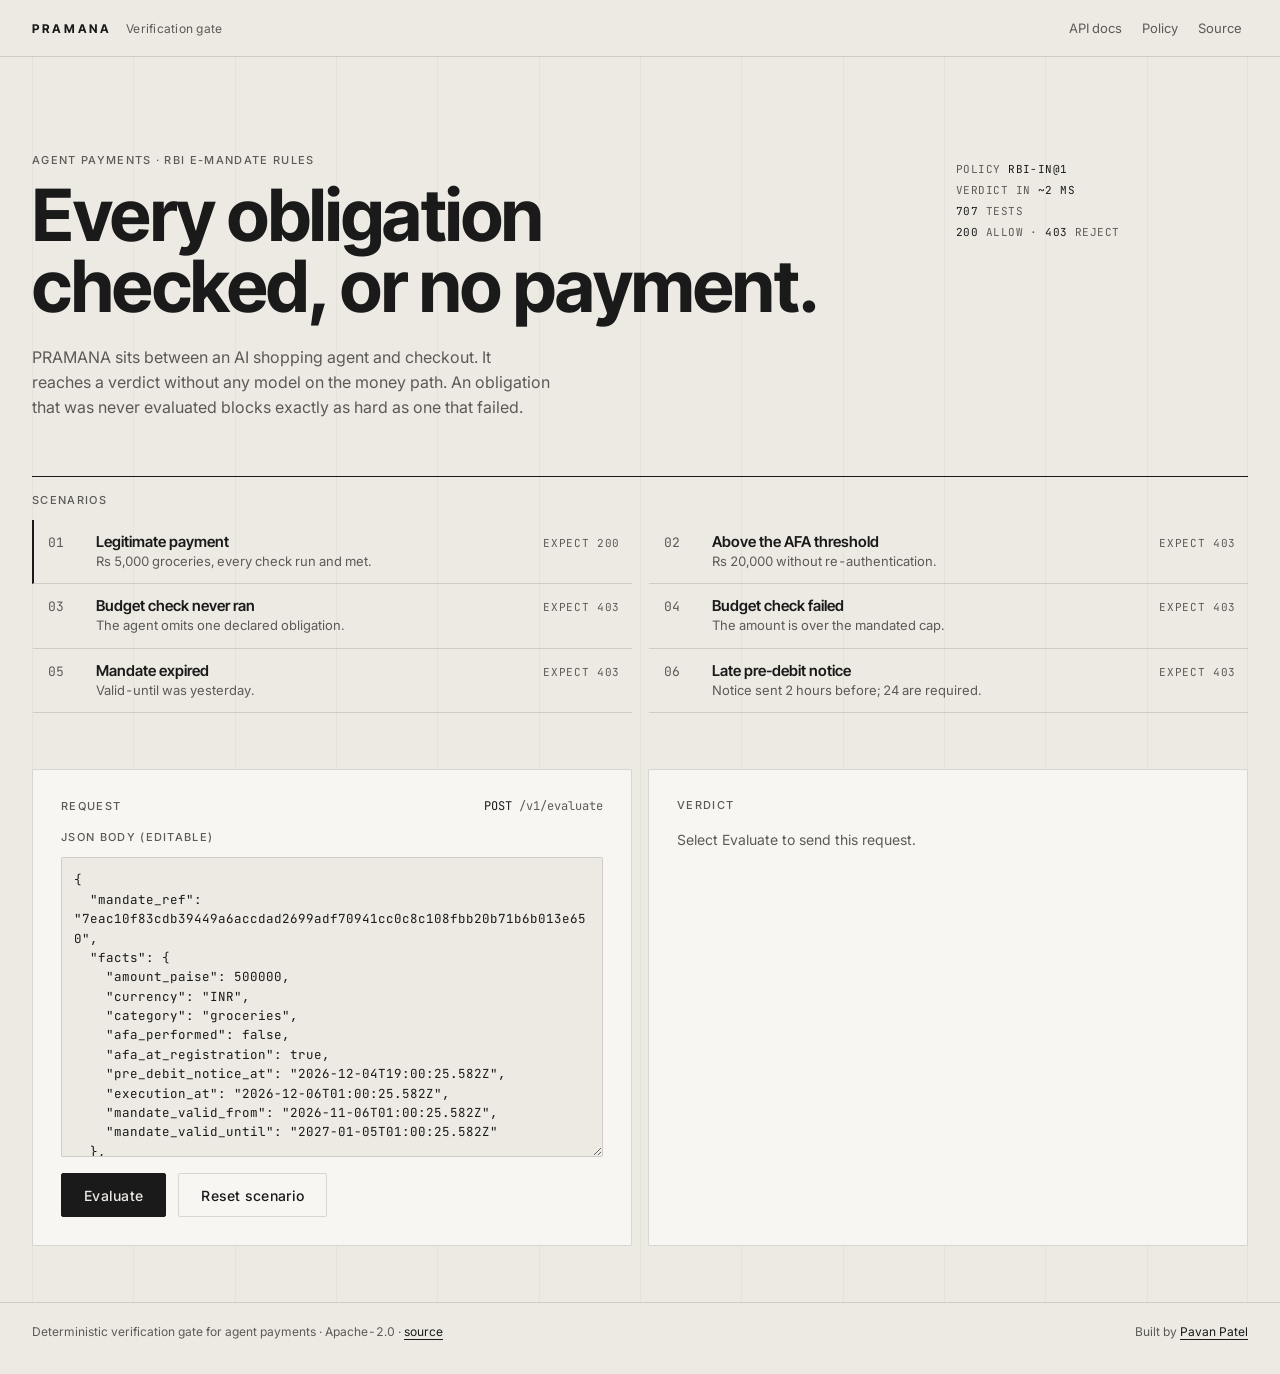
==== commit 93f7402f: "Merge main; reconcile the test count (707) in README and the playground Co-Authored-By: Claude Opus " ====
--- a/public/index.html
+++ b/public/index.html
@@ -132,7 +132,7 @@
     <ul class="meta" aria-label="Facts">
       <li>Policy <b>rbi-in@1</b></li>
       <li>Verdict in <b>~2 ms</b></li>
-      <li><b>700</b> tests</li>
+      <li><b>707</b> tests</li>
       <li><b>200</b> allow · <b>403</b> reject</li>
     </ul>
     <p class="lede">PRAMANA sits between an AI shopping agent and checkout. It reaches a verdict without any model on the money path. An obligation that was never evaluated blocks exactly as hard as one that failed.</p>
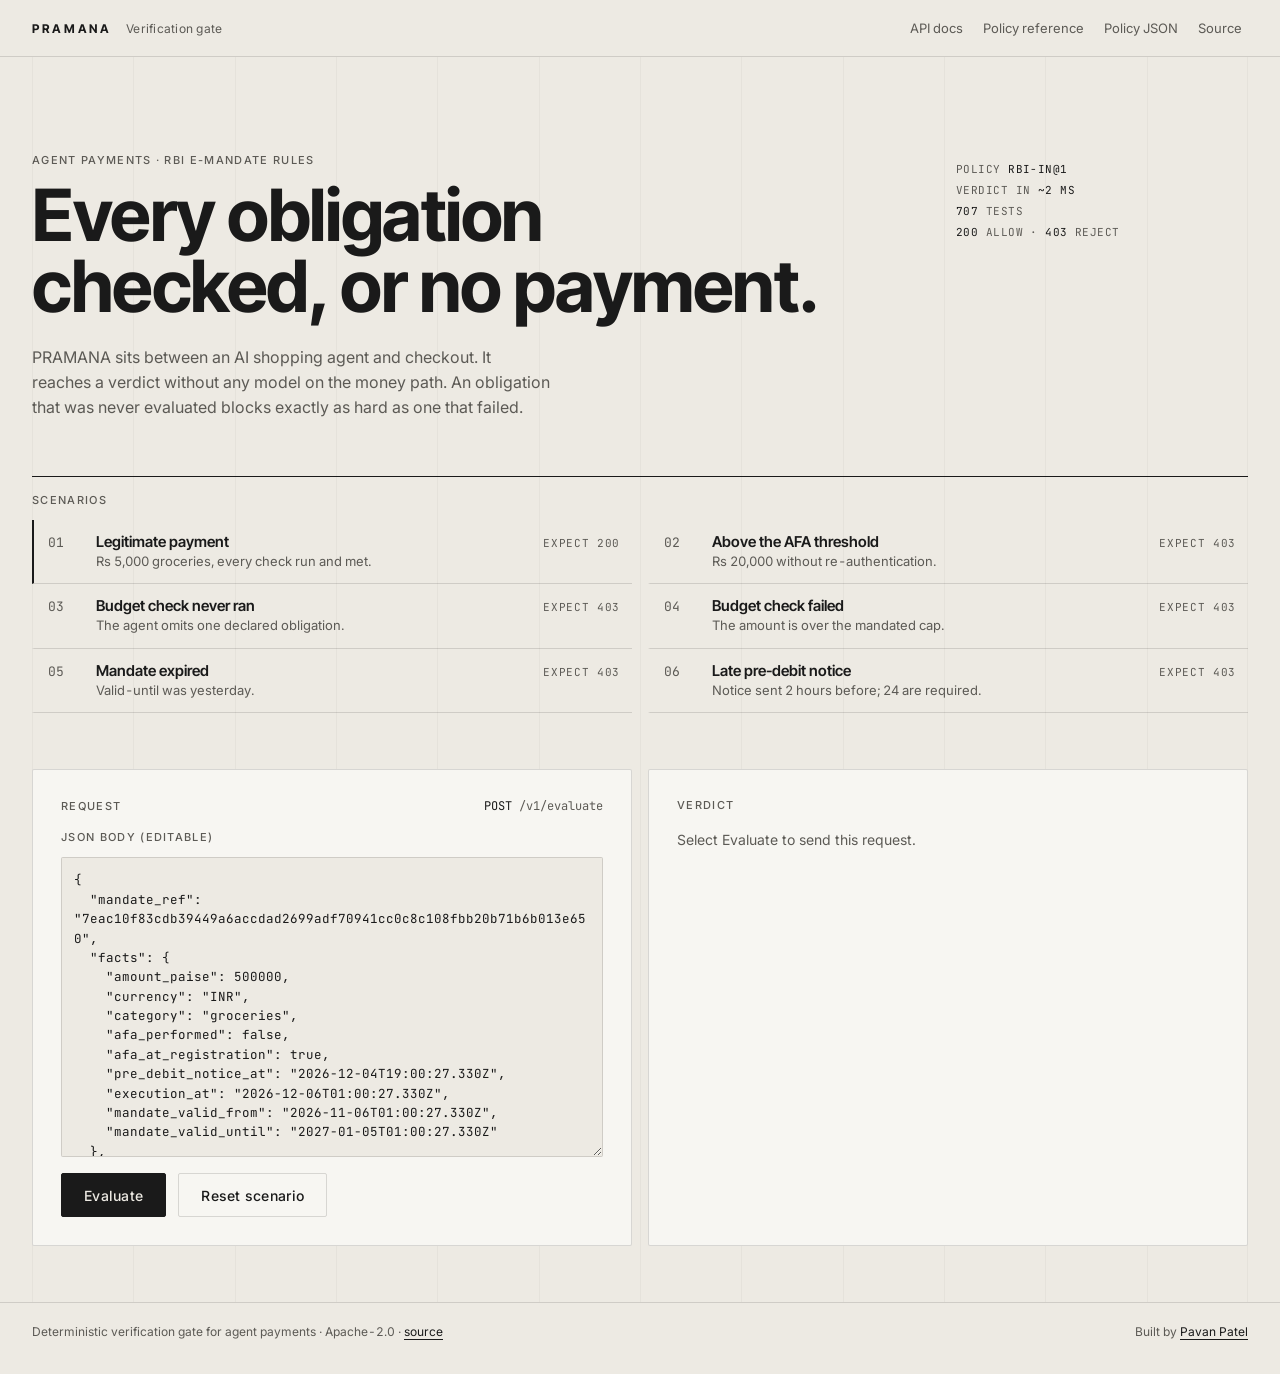
==== commit 09cc6a80: "feat: policy reference generated from the policy-as-code definition, linked from the playground" ====
--- a/public/index.html
+++ b/public/index.html
@@ -116,7 +116,8 @@
   <div class="brand">PRAMANA<span>Verification gate</span></div>
   <nav aria-label="Links">
     <a href="/docs">API docs</a>
-    <a href="/v1/policy">Policy</a>
+    <a href="/policy.html">Policy reference</a>
+    <a href="/v1/policy">Policy JSON</a>
     <a href="https://github.com/CODER7657/pramana">Source</a>
   </nav>
 </div></div>
